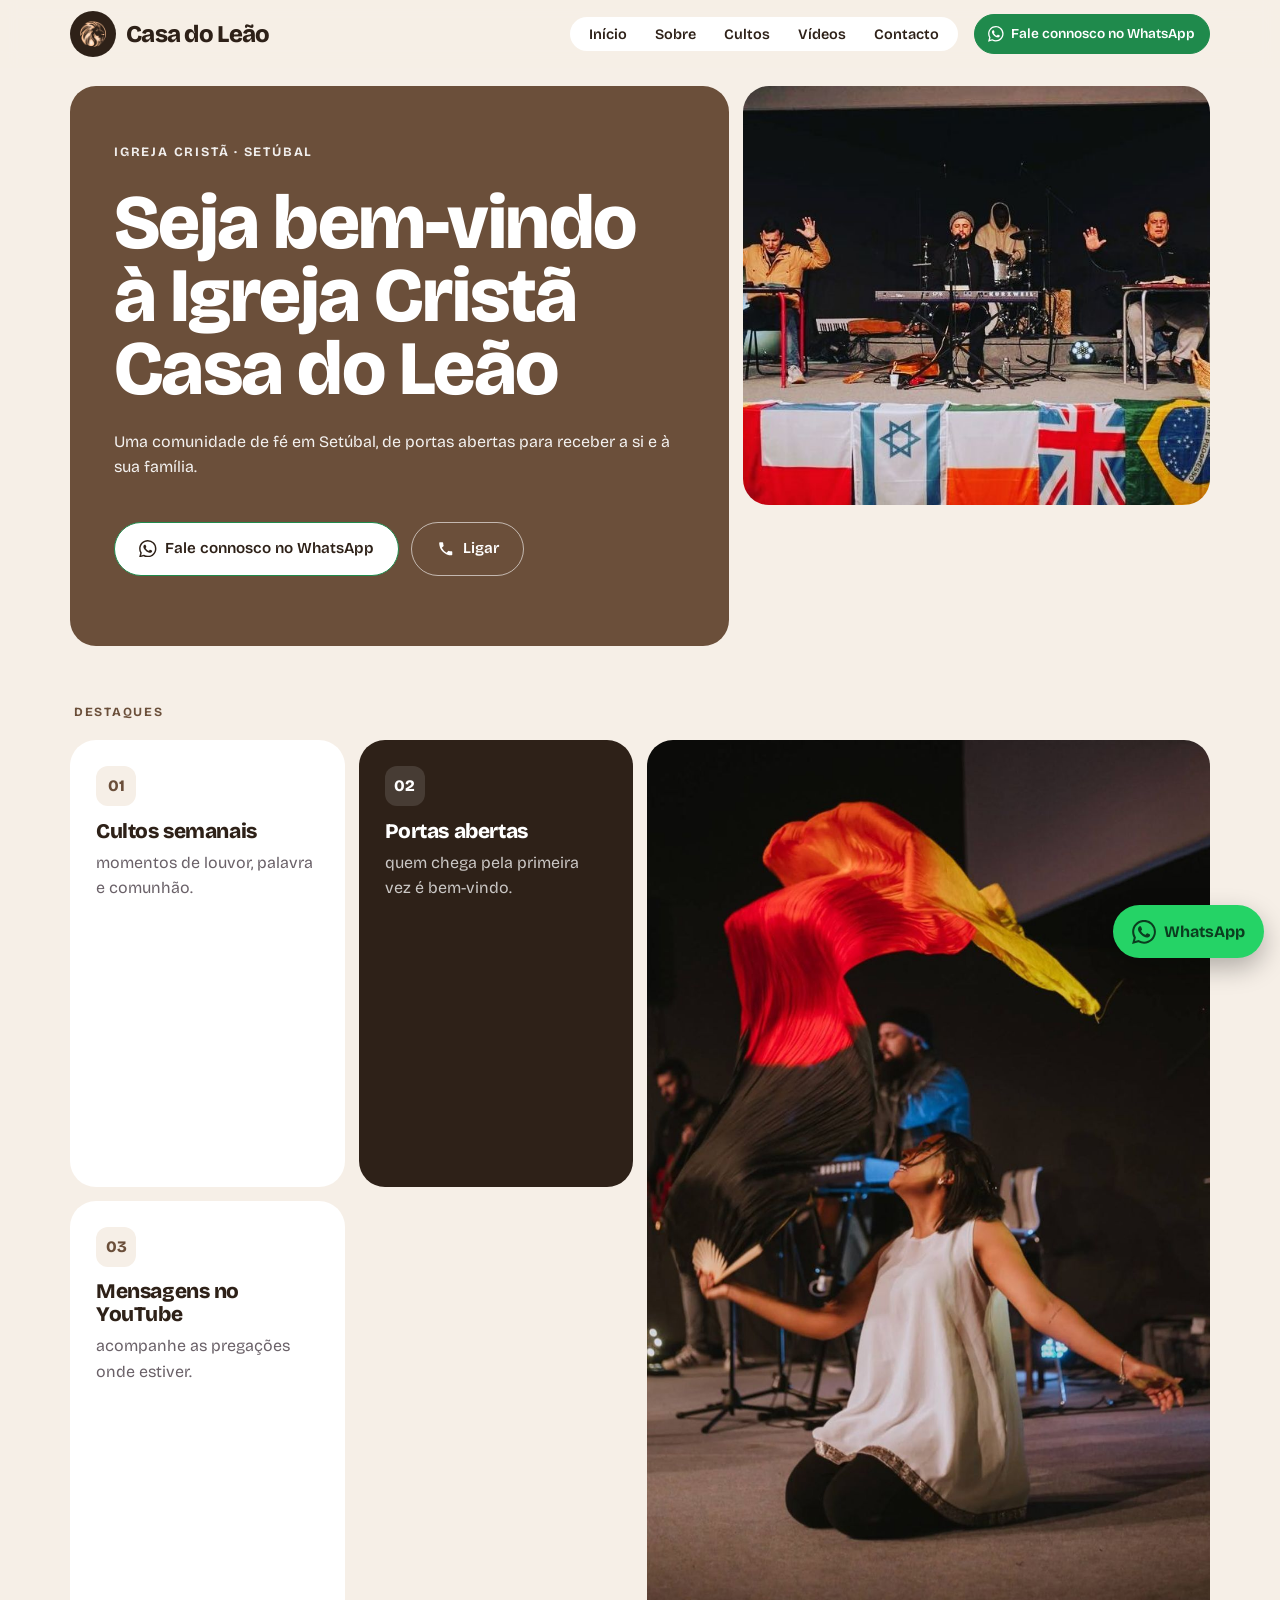
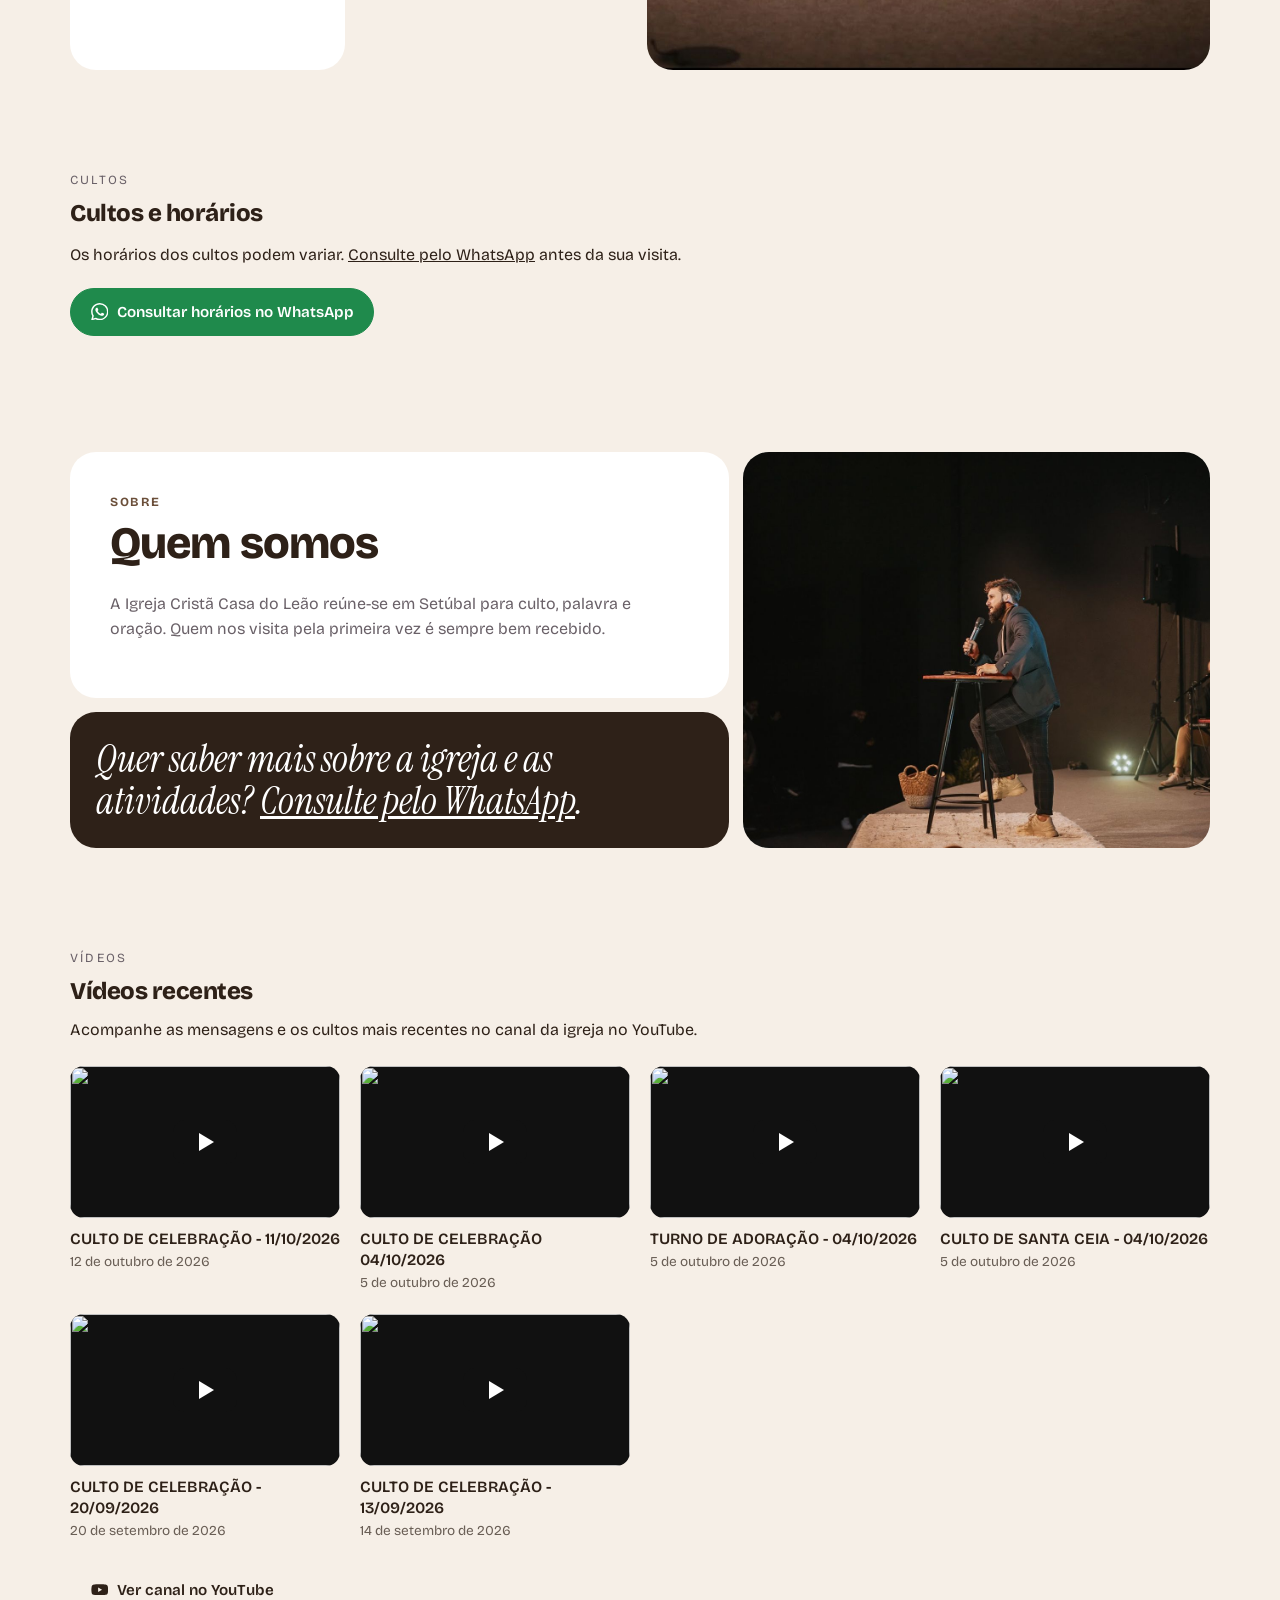
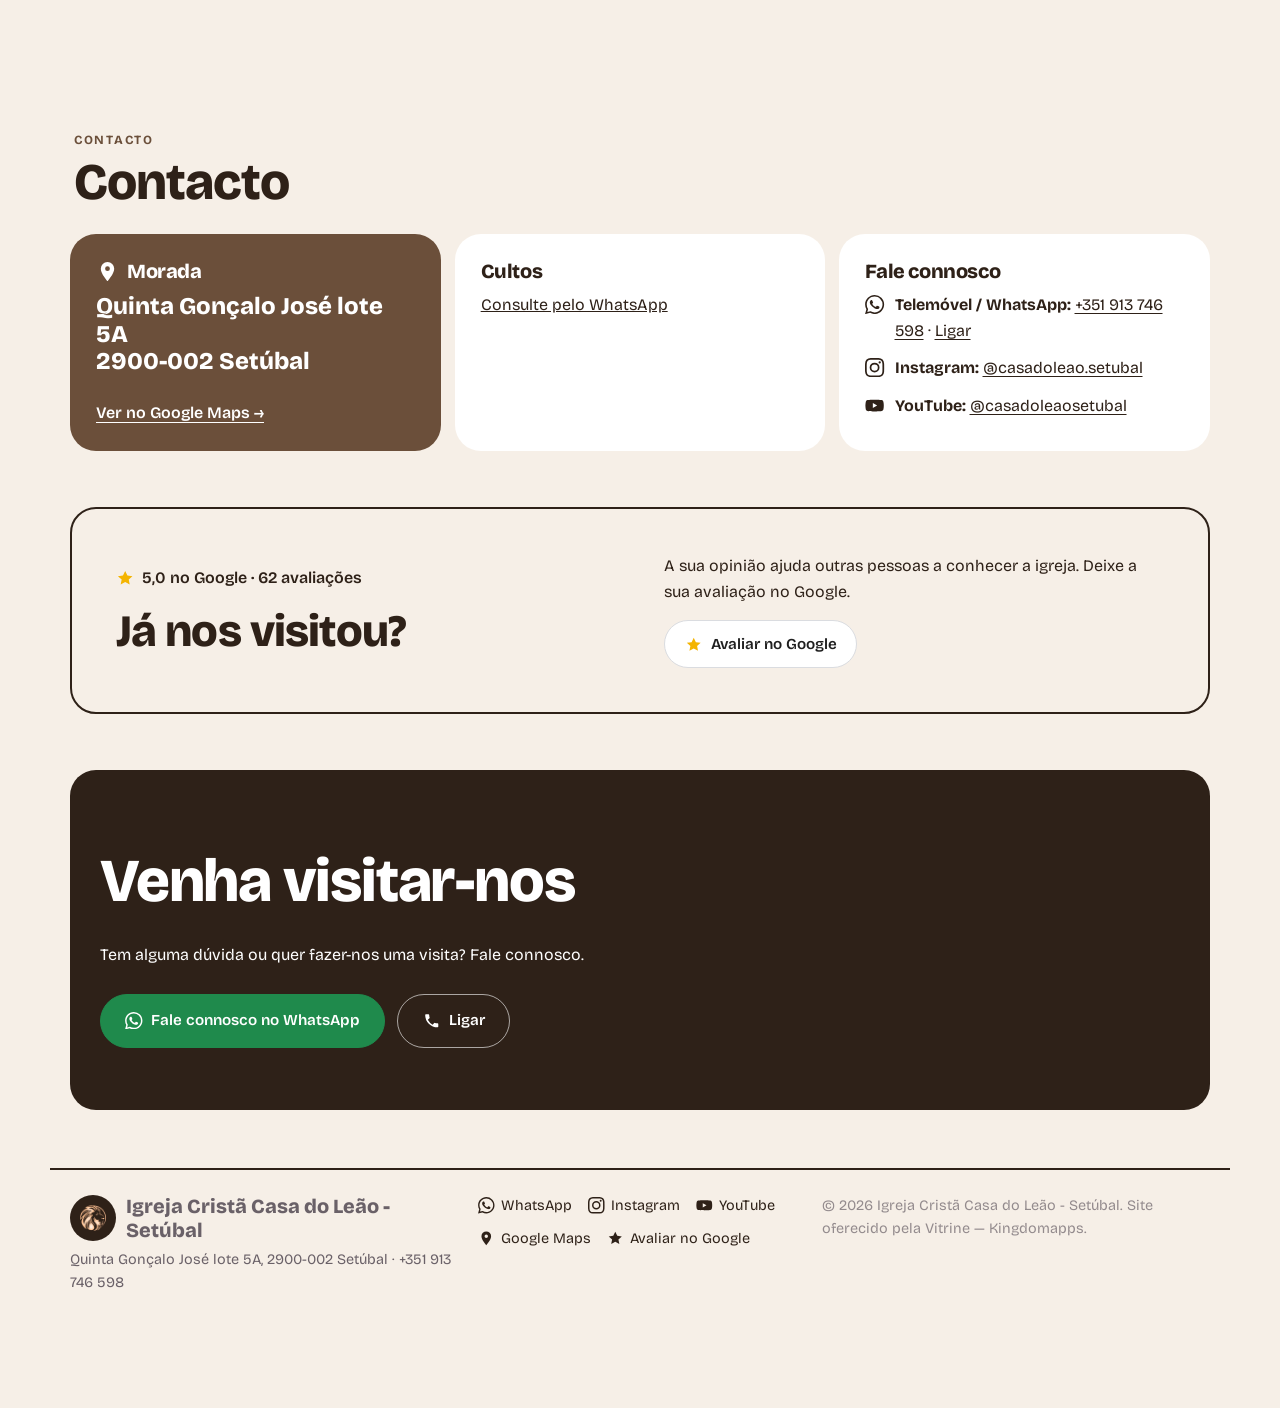
==== v1/index.html @ 4bfe0a52 "publish: Casa do Leão — 2 estruturas de layout (copy.md)" ====
<!DOCTYPE html>
<html lang="pt-PT">
<head>
<meta charset="UTF-8" />
<meta name="viewport" content="width=device-width, initial-scale=1" />
<meta name="robots" content="noindex, nofollow" />
<title>Igreja Cristã Casa do Leão | Igreja em Setúbal</title>
<meta name="description" content="Igreja Cristã Casa do Leão, em Setúbal. Veja os vídeos mais recentes e fale connosco pelo WhatsApp." />
<meta name="theme-color" content="#2e2118" />
<link rel="preconnect" href="https://fonts.googleapis.com" />
<link rel="preconnect" href="https://fonts.gstatic.com" crossorigin />
<link rel="stylesheet" href="https://fonts.googleapis.com/css2?family=Bricolage+Grotesque:opsz,wght@12..96,400;12..96,600;12..96,700;12..96,800&family=Instrument+Serif:ital@0;1&display=swap" />
<link rel="stylesheet" href="../assets/core.css" />
<link rel="stylesheet" href="../assets/E05.css" />
<link rel="stylesheet" href="../assets/videos.css" />
<style>:root{--brand:#6b4f3a;--brand2:#f6efe7;--brand-ink:#2e2118}</style>
</head>
<body class="est-E05" data-hours='{}' data-hours-unknown='[]'>
<!-- Kingdomapps · estrutura E05 (Balcão em blocos) · v1 · copy: copy.md -->
<a class="skip" href="#conteudo">Saltar para o conteúdo</a>
<header class="site-header e5-header" id="header">
  <div class="wrap header-inner">
    <a class="brand" href="#topo" aria-label="Casa do Leão — início"><img class="brand-logo" src="../assets/img/logo.jpg" width="400" height="400" alt="Logótipo da Igreja Cristã Casa do Leão - Setúbal" /><span class="brand-word e5-word">Casa do Leão</span></a>
    <nav class="site-nav" id="site-nav" aria-label="Principal"><ul><li><a href="#topo">Início</a></li><li><a href="#sobre">Sobre</a></li><li><a href="#cultos">Cultos</a></li><li><a href="#videos">Vídeos</a></li><li><a href="#contacto">Contacto</a></li></ul></nav>
    <a class="btn btn-wa btn-sm header-cta" href="https://wa.me/351913746598?text=Ol%C3%A1%21%20Encontrei%20a%20Igreja%20Crist%C3%A3%20Casa%20do%20Le%C3%A3o%20no%20Google%20e%20gostaria%20de%20saber%20mais." target="_blank" rel="noopener"><svg viewBox="0 0 24 24" aria-hidden="true" focusable="false"><path fill="currentColor" d="M17.47 14.38c-.3-.15-1.76-.87-2.03-.97-.27-.1-.47-.15-.67.15-.2.3-.77.97-.94 1.16-.17.2-.35.22-.64.07-.3-.15-1.26-.46-2.39-1.47-.88-.79-1.48-1.76-1.65-2.06-.17-.3-.02-.46.13-.6.13-.14.3-.35.45-.52.15-.17.2-.3.3-.5.1-.2.05-.37-.03-.52-.07-.15-.67-1.61-.92-2.2-.24-.58-.49-.5-.67-.51h-.57c-.2 0-.52.07-.8.37-.27.3-1.04 1.02-1.04 2.48s1.07 2.88 1.21 3.07c.15.2 2.1 3.2 5.08 4.49.71.31 1.26.49 1.7.63.71.22 1.36.19 1.87.12.57-.09 1.76-.72 2-1.41.25-.7.25-1.29.18-1.41-.08-.13-.27-.2-.57-.35zM12.05 21.78a9.87 9.87 0 0 1-5.03-1.38l-.36-.21-3.74.98 1-3.65-.24-.37a9.86 9.86 0 0 1-1.51-5.26c0-5.45 4.44-9.88 9.89-9.88 2.64 0 5.12 1.03 6.99 2.9a9.83 9.83 0 0 1 2.89 6.99c0 5.45-4.44 9.88-9.89 9.88zm8.41-18.3A11.82 11.82 0 0 0 12.05 0C5.5 0 .16 5.34.16 11.89c0 2.1.55 4.14 1.59 5.95L.06 24l6.3-1.65a11.88 11.88 0 0 0 5.69 1.45c6.55 0 11.89-5.34 11.89-11.89 0-3.18-1.24-6.17-3.48-8.41z"/></svg><span>Fale connosco no WhatsApp</span></a>
    <button class="nav-toggle" type="button" aria-expanded="false" aria-controls="site-nav"><span class="sr-only">Abrir menu</span><span class="bars" aria-hidden="true"></span></button>
  </div>
</header>
<main id="conteudo">
<section class="e5-hero" id="topo" aria-labelledby="hero-title">
  <div class="wrap e5-grid">
    <div class="e5-b e5-hero-main">
      <p class="e5-eyebrow">Igreja cristã · Setúbal</p>
      <h1 id="hero-title">Seja bem-vindo à Igreja Cristã Casa do Leão</h1>
      <p class="e5-lead">Uma comunidade de fé em Setúbal, de portas abertas para receber a si e à sua família.</p>
      <div class="hero-ctas"><a class="btn btn-wa btn-lg" href="https://wa.me/351913746598?text=Ol%C3%A1%21%20Encontrei%20a%20Igreja%20Crist%C3%A3%20Casa%20do%20Le%C3%A3o%20no%20Google%20e%20gostaria%20de%20saber%20mais." target="_blank" rel="noopener"><svg viewBox="0 0 24 24" aria-hidden="true" focusable="false"><path fill="currentColor" d="M17.47 14.38c-.3-.15-1.76-.87-2.03-.97-.27-.1-.47-.15-.67.15-.2.3-.77.97-.94 1.16-.17.2-.35.22-.64.07-.3-.15-1.26-.46-2.39-1.47-.88-.79-1.48-1.76-1.65-2.06-.17-.3-.02-.46.13-.6.13-.14.3-.35.45-.52.15-.17.2-.3.3-.5.1-.2.05-.37-.03-.52-.07-.15-.67-1.61-.92-2.2-.24-.58-.49-.5-.67-.51h-.57c-.2 0-.52.07-.8.37-.27.3-1.04 1.02-1.04 2.48s1.07 2.88 1.21 3.07c.15.2 2.1 3.2 5.08 4.49.71.31 1.26.49 1.7.63.71.22 1.36.19 1.87.12.57-.09 1.76-.72 2-1.41.25-.7.25-1.29.18-1.41-.08-.13-.27-.2-.57-.35zM12.05 21.78a9.87 9.87 0 0 1-5.03-1.38l-.36-.21-3.74.98 1-3.65-.24-.37a9.86 9.86 0 0 1-1.51-5.26c0-5.45 4.44-9.88 9.89-9.88 2.64 0 5.12 1.03 6.99 2.9a9.83 9.83 0 0 1 2.89 6.99c0 5.45-4.44 9.88-9.89 9.88zm8.41-18.3A11.82 11.82 0 0 0 12.05 0C5.5 0 .16 5.34.16 11.89c0 2.1.55 4.14 1.59 5.95L.06 24l6.3-1.65a11.88 11.88 0 0 0 5.69 1.45c6.55 0 11.89-5.34 11.89-11.89 0-3.18-1.24-6.17-3.48-8.41z"/></svg><span>Fale connosco no WhatsApp</span></a><a class="btn btn-ghost btn-lg btn-tel" href="tel:+351913746598"><svg viewBox="0 0 24 24" aria-hidden="true" focusable="false"><path fill="currentColor" d="M6.6 10.8a15.1 15.1 0 0 0 6.6 6.6l2.2-2.2a1 1 0 0 1 1-.25 11.4 11.4 0 0 0 3.6.57 1 1 0 0 1 1 1V20a1 1 0 0 1-1 1A17 17 0 0 1 3 4a1 1 0 0 1 1-1h3.5a1 1 0 0 1 1 1c0 1.25.2 2.45.57 3.57a1 1 0 0 1-.25 1z"/></svg><span>Ligar</span></a></div>
    </div>
    <figure class="e5-b e5-ph e5-hero-ph"><img src="../assets/img/fotos-maps-1.jpg" width="942" height="540" alt="Igreja Cristã Casa do Leão - Setúbal" fetchpriority="high" /></figure>
    <ul class="e5-chips"></ul>
  </div>
</section>
<section class="e5-sec" id="destaques" aria-label="Destaques">
  <div class="wrap"><div class="e5-head"><p class="e5-kicker">Destaques</p></div>
  <ul class="e5-grid e5-feats"><li class="e5-b e5-feat e5-feat-1"><span class="e5-num" aria-hidden="true">01</span><h3>Cultos semanais</h3><p>momentos de louvor, palavra e comunhão.</p></li><li class="e5-b e5-feat e5-feat-2"><span class="e5-num" aria-hidden="true">02</span><h3>Portas abertas</h3><p>quem chega pela primeira vez é bem-vindo.</p></li><li class="e5-b e5-feat-ph" aria-hidden="false"><figure class="e5-ph"><img src="../assets/img/fotos-maps-3.jpg" width="1020" height="1685" alt="Igreja Cristã Casa do Leão - Setúbal" loading="lazy" decoding="async" /></figure></li><li class="e5-b e5-feat e5-feat-3"><span class="e5-num" aria-hidden="true">03</span><h3>Mensagens no YouTube</h3><p>acompanhe as pregações onde estiver.</p></li></ul></div>
</section>
<section class="sec cultos" id="cultos" aria-labelledby="cultos-title">
  <div class="wrap"><p class="kicker">Cultos</p><h2 id="cultos-title">Cultos e horários</h2><p class="cultos-note">Os horários dos cultos podem variar. <a href="https://wa.me/351913746598?text=Ol%C3%A1%21%20Encontrei%20a%20Igreja%20Crist%C3%A3%20Casa%20do%20Le%C3%A3o%20no%20Google%20e%20gostaria%20de%20saber%20mais." target="_blank" rel="noopener">Consulte pelo WhatsApp</a> antes da sua visita.</p><p class="cultos-cta"><a class="btn btn-wa" href="https://wa.me/351913746598?text=Ol%C3%A1%21%20Encontrei%20a%20Igreja%20Crist%C3%A3%20Casa%20do%20Le%C3%A3o%20no%20Google%20e%20gostaria%20de%20saber%20mais." target="_blank" rel="noopener"><svg viewBox="0 0 24 24" aria-hidden="true" focusable="false"><path fill="currentColor" d="M17.47 14.38c-.3-.15-1.76-.87-2.03-.97-.27-.1-.47-.15-.67.15-.2.3-.77.97-.94 1.16-.17.2-.35.22-.64.07-.3-.15-1.26-.46-2.39-1.47-.88-.79-1.48-1.76-1.65-2.06-.17-.3-.02-.46.13-.6.13-.14.3-.35.45-.52.15-.17.2-.3.3-.5.1-.2.05-.37-.03-.52-.07-.15-.67-1.61-.92-2.2-.24-.58-.49-.5-.67-.51h-.57c-.2 0-.52.07-.8.37-.27.3-1.04 1.02-1.04 2.48s1.07 2.88 1.21 3.07c.15.2 2.1 3.2 5.08 4.49.71.31 1.26.49 1.7.63.71.22 1.36.19 1.87.12.57-.09 1.76-.72 2-1.41.25-.7.25-1.29.18-1.41-.08-.13-.27-.2-.57-.35zM12.05 21.78a9.87 9.87 0 0 1-5.03-1.38l-.36-.21-3.74.98 1-3.65-.24-.37a9.86 9.86 0 0 1-1.51-5.26c0-5.45 4.44-9.88 9.89-9.88 2.64 0 5.12 1.03 6.99 2.9a9.83 9.83 0 0 1 2.89 6.99c0 5.45-4.44 9.88-9.89 9.88zm8.41-18.3A11.82 11.82 0 0 0 12.05 0C5.5 0 .16 5.34.16 11.89c0 2.1.55 4.14 1.59 5.95L.06 24l6.3-1.65a11.88 11.88 0 0 0 5.69 1.45c6.55 0 11.89-5.34 11.89-11.89 0-3.18-1.24-6.17-3.48-8.41z"/></svg><span>Consultar horários no WhatsApp</span></a></p></div>
</section>
<section class="e5-sec" id="sobre" aria-labelledby="sobre-title">
  <div class="wrap e5-grid">
    <div class="e5-b e5-about"><p class="e5-kicker">Sobre</p><h2 id="sobre-title">Quem somos</h2><p>A Igreja Cristã Casa do Leão reúne-se em Setúbal para culto, palavra e oração. Quem nos visita pela primeira vez é sempre bem recebido.</p></div>
    <figure class="e5-b e5-ph e5-about-ph"><img src="../assets/img/fotos-maps-4.jpg" width="1400" height="933" alt="Igreja Cristã Casa do Leão - Setúbal" loading="lazy" decoding="async" /></figure>
    <blockquote class="e5-b e5-quote"><p>Quer saber mais sobre a igreja e as atividades? <a href="https://wa.me/351913746598?text=Ol%C3%A1%21%20Encontrei%20a%20Igreja%20Crist%C3%A3%20Casa%20do%20Le%C3%A3o%20no%20Google%20e%20gostaria%20de%20saber%20mais." target="_blank" rel="noopener">Consulte pelo WhatsApp</a>.</p></blockquote>
  </div>
</section>
<section class="sec videos" id="videos" aria-labelledby="videos-title">
  <div class="wrap"><p class="kicker">Vídeos</p><h2 id="videos-title">Vídeos recentes</h2><p>Acompanhe as mensagens e os cultos mais recentes no canal da igreja no YouTube.</p><div class="yt-box" data-yt data-src="../assets/videos.json"><p class="yt-loading" role="status">A carregar vídeos…</p><ul class="yt-grid" hidden></ul><p class="yt-fallback" hidden>Não foi possível carregar os vídeos neste momento. Veja todas as mensagens diretamente no nosso canal do YouTube.</p><noscript><p>Não foi possível carregar os vídeos neste momento. Veja todas as mensagens diretamente no nosso canal do YouTube.</p></noscript></div><p class="yt-channel"><a class="btn btn-yt" href="https://www.youtube.com/@casadoleaosetubal" target="_blank" rel="noopener"><svg viewBox="0 0 24 24" width="18" height="18" aria-hidden="true" focusable="false"><path fill="currentColor" d="M23 7.2a3 3 0 0 0-2.1-2.1C19 4.6 12 4.6 12 4.6s-7 0-8.9.5A3 3 0 0 0 1 7.2 31 31 0 0 0 .5 12a31 31 0 0 0 .5 4.8 3 3 0 0 0 2.1 2.1c1.9.5 8.9.5 8.9.5s7 0 8.9-.5a3 3 0 0 0 2.1-2.1c.4-1.6.5-3.2.5-4.8s-.1-3.2-.5-4.8zM9.8 15.1V8.9l5.4 3.1-5.4 3.1z"/></svg><span>Ver canal no YouTube</span></a></p></div>
</section>
<section class="e5-sec" id="contacto" aria-labelledby="ct-title">
  <div class="wrap">
    <div class="e5-head"><p class="e5-kicker">Contacto</p><h2 id="ct-title">Contacto</h2></div>
    <div class="e5-grid e5-contact"><div class="ct-card ct-addr"><h3><svg viewBox="0 0 24 24" aria-hidden="true" focusable="false"><path fill="currentColor" d="M12 2a7 7 0 0 0-7 7c0 5.25 7 13 7 13s7-7.75 7-13a7 7 0 0 0-7-7zm0 9.5a2.5 2.5 0 1 1 0-5 2.5 2.5 0 0 1 0 5z"/></svg><span>Morada</span></h3><p>Quinta Gonçalo José lote 5A<br />2900-002 Setúbal</p><a class="text-link" href="https://www.google.com/maps/place/?q=place_id:ChIJ9Zx_8rpDGQ0RUZkAOF6u9Y4" target="_blank" rel="noopener">Ver no Google Maps →</a></div><div class="ct-card ct-hours"><h3>Cultos</h3><p><a href="https://wa.me/351913746598?text=Ol%C3%A1%21%20Encontrei%20a%20Igreja%20Crist%C3%A3%20Casa%20do%20Le%C3%A3o%20no%20Google%20e%20gostaria%20de%20saber%20mais." target="_blank" rel="noopener">Consulte pelo WhatsApp</a></p></div><div class="ct-card"><h3>Fale connosco</h3><ul class="ct-list"><li><svg viewBox="0 0 24 24" aria-hidden="true" focusable="false"><path fill="currentColor" d="M17.47 14.38c-.3-.15-1.76-.87-2.03-.97-.27-.1-.47-.15-.67.15-.2.3-.77.97-.94 1.16-.17.2-.35.22-.64.07-.3-.15-1.26-.46-2.39-1.47-.88-.79-1.48-1.76-1.65-2.06-.17-.3-.02-.46.13-.6.13-.14.3-.35.45-.52.15-.17.2-.3.3-.5.1-.2.05-.37-.03-.52-.07-.15-.67-1.61-.92-2.2-.24-.58-.49-.5-.67-.51h-.57c-.2 0-.52.07-.8.37-.27.3-1.04 1.02-1.04 2.48s1.07 2.88 1.21 3.07c.15.2 2.1 3.2 5.08 4.49.71.31 1.26.49 1.7.63.71.22 1.36.19 1.87.12.57-.09 1.76-.72 2-1.41.25-.7.25-1.29.18-1.41-.08-.13-.27-.2-.57-.35zM12.05 21.78a9.87 9.87 0 0 1-5.03-1.38l-.36-.21-3.74.98 1-3.65-.24-.37a9.86 9.86 0 0 1-1.51-5.26c0-5.45 4.44-9.88 9.89-9.88 2.64 0 5.12 1.03 6.99 2.9a9.83 9.83 0 0 1 2.89 6.99c0 5.45-4.44 9.88-9.89 9.88zm8.41-18.3A11.82 11.82 0 0 0 12.05 0C5.5 0 .16 5.34.16 11.89c0 2.1.55 4.14 1.59 5.95L.06 24l6.3-1.65a11.88 11.88 0 0 0 5.69 1.45c6.55 0 11.89-5.34 11.89-11.89 0-3.18-1.24-6.17-3.48-8.41z"/></svg><span><strong>Telemóvel / WhatsApp:</strong> <a href="https://wa.me/351913746598?text=Ol%C3%A1%21%20Encontrei%20a%20Igreja%20Crist%C3%A3%20Casa%20do%20Le%C3%A3o%20no%20Google%20e%20gostaria%20de%20saber%20mais." target="_blank" rel="noopener">+351 913 746 598</a> · <a href="tel:+351913746598">Ligar</a></span></li><li><svg viewBox="0 0 24 24" aria-hidden="true" focusable="false"><path fill="currentColor" d="M12 2.2c3.2 0 3.58.01 4.85.07 3.25.15 4.77 1.69 4.92 4.92.06 1.27.07 1.65.07 4.85s-.01 3.58-.07 4.85c-.15 3.23-1.66 4.77-4.92 4.92-1.27.06-1.65.07-4.85.07s-3.58-.01-4.85-.07c-3.26-.15-4.77-1.7-4.92-4.92C2.17 15.58 2.16 15.2 2.16 12s.01-3.58.07-4.85C2.38 3.92 3.9 2.38 7.15 2.23 8.42 2.17 8.8 2.16 12 2.16zM12 0C8.74 0 8.33.01 7.05.07 2.7.27.27 2.69.07 7.05.01 8.33 0 8.74 0 12s.01 3.67.07 4.95c.2 4.36 2.62 6.78 6.98 6.98C8.33 23.99 8.74 24 12 24s3.67-.01 4.95-.07c4.35-.2 6.78-2.62 6.98-6.98.06-1.28.07-1.69.07-4.95s-.01-3.67-.07-4.95c-.2-4.35-2.62-6.78-6.98-6.98C15.67.01 15.26 0 12 0zm0 5.84a6.16 6.16 0 1 0 0 12.32 6.16 6.16 0 0 0 0-12.32zM12 16a4 4 0 1 1 0-8 4 4 0 0 1 0 8zm6.4-11.85a1.44 1.44 0 1 0 0 2.88 1.44 1.44 0 0 0 0-2.88z"/></svg><span><strong>Instagram:</strong> <a href="https://www.instagram.com/casadoleao.setubal/" target="_blank" rel="noopener">@casadoleao.setubal</a></span></li><li><svg viewBox="0 0 24 24" width="18" height="18" aria-hidden="true" focusable="false"><path fill="currentColor" d="M23 7.2a3 3 0 0 0-2.1-2.1C19 4.6 12 4.6 12 4.6s-7 0-8.9.5A3 3 0 0 0 1 7.2 31 31 0 0 0 .5 12a31 31 0 0 0 .5 4.8 3 3 0 0 0 2.1 2.1c1.9.5 8.9.5 8.9.5s7 0 8.9-.5a3 3 0 0 0 2.1-2.1c.4-1.6.5-3.2.5-4.8s-.1-3.2-.5-4.8zM9.8 15.1V8.9l5.4 3.1-5.4 3.1z"/></svg><span><strong>YouTube:</strong> <a href="https://www.youtube.com/@casadoleaosetubal" target="_blank" rel="noopener">@casadoleaosetubal</a></span></li></ul></div></div>
  </div>
</section>
<section class="e5-sec e5-review-wrap" id="avaliar" aria-labelledby="av-title">
  <div class="wrap"><div class="e5-b e5-review">
    <div><p class="selo"><svg viewBox="0 0 24 24" aria-hidden="true" focusable="false"><path fill="currentColor" d="M12 2.5l2.9 6 6.6.8-4.9 4.5 1.3 6.5L12 17.1l-5.9 3.2 1.3-6.5L2.5 9.3l6.6-.8z"/></svg><span>5,0 no Google · 62 avaliações</span></p><h2 id="av-title">Já nos visitou?</h2></div>
    <div><p>A sua opinião ajuda outras pessoas a conhecer a igreja. Deixe a sua avaliação no Google.</p><a class="btn btn-review" href="https://search.google.com/local/writereview?placeid=ChIJ9Zx_8rpDGQ0RUZkAOF6u9Y4" target="_blank" rel="noopener"><svg viewBox="0 0 24 24" aria-hidden="true" focusable="false"><path fill="currentColor" d="M12 2.5l2.9 6 6.6.8-4.9 4.5 1.3 6.5L12 17.1l-5.9 3.2 1.3-6.5L2.5 9.3l6.6-.8z"/></svg><span>Avaliar no Google</span></a></div>
  </div></div>
</section>
<section class="e5-sec cta-final" id="cta-final" aria-labelledby="cta-title">
  <div class="wrap"><div class="e5-b e5-cta">
    <div class="e5-cta-inner"><h2 id="cta-title">Venha visitar-nos</h2><p>Tem alguma dúvida ou quer fazer-nos uma visita? Fale connosco.</p><div class="hero-ctas"><a class="btn btn-wa btn-lg" href="https://wa.me/351913746598?text=Ol%C3%A1%21%20Encontrei%20a%20Igreja%20Crist%C3%A3%20Casa%20do%20Le%C3%A3o%20no%20Google%20e%20gostaria%20de%20saber%20mais." target="_blank" rel="noopener"><svg viewBox="0 0 24 24" aria-hidden="true" focusable="false"><path fill="currentColor" d="M17.47 14.38c-.3-.15-1.76-.87-2.03-.97-.27-.1-.47-.15-.67.15-.2.3-.77.97-.94 1.16-.17.2-.35.22-.64.07-.3-.15-1.26-.46-2.39-1.47-.88-.79-1.48-1.76-1.65-2.06-.17-.3-.02-.46.13-.6.13-.14.3-.35.45-.52.15-.17.2-.3.3-.5.1-.2.05-.37-.03-.52-.07-.15-.67-1.61-.92-2.2-.24-.58-.49-.5-.67-.51h-.57c-.2 0-.52.07-.8.37-.27.3-1.04 1.02-1.04 2.48s1.07 2.88 1.21 3.07c.15.2 2.1 3.2 5.08 4.49.71.31 1.26.49 1.7.63.71.22 1.36.19 1.87.12.57-.09 1.76-.72 2-1.41.25-.7.25-1.29.18-1.41-.08-.13-.27-.2-.57-.35zM12.05 21.78a9.87 9.87 0 0 1-5.03-1.38l-.36-.21-3.74.98 1-3.65-.24-.37a9.86 9.86 0 0 1-1.51-5.26c0-5.45 4.44-9.88 9.89-9.88 2.64 0 5.12 1.03 6.99 2.9a9.83 9.83 0 0 1 2.89 6.99c0 5.45-4.44 9.88-9.89 9.88zm8.41-18.3A11.82 11.82 0 0 0 12.05 0C5.5 0 .16 5.34.16 11.89c0 2.1.55 4.14 1.59 5.95L.06 24l6.3-1.65a11.88 11.88 0 0 0 5.69 1.45c6.55 0 11.89-5.34 11.89-11.89 0-3.18-1.24-6.17-3.48-8.41z"/></svg><span>Fale connosco no WhatsApp</span></a><a class="btn btn-ghost btn-lg" href="tel:+351913746598"><svg viewBox="0 0 24 24" aria-hidden="true" focusable="false"><path fill="currentColor" d="M6.6 10.8a15.1 15.1 0 0 0 6.6 6.6l2.2-2.2a1 1 0 0 1 1-.25 11.4 11.4 0 0 0 3.6.57 1 1 0 0 1 1 1V20a1 1 0 0 1-1 1A17 17 0 0 1 3 4a1 1 0 0 1 1-1h3.5a1 1 0 0 1 1 1c0 1.25.2 2.45.57 3.57a1 1 0 0 1-.25 1z"/></svg><span>Ligar</span></a></div></div>
  </div></div>
</section>
</main>
<footer class="site-footer e5-footer">
  <div class="wrap e5-foot">
    <div><p class="f-name"><img class="brand-logo" src="../assets/img/logo.jpg" width="400" height="400" alt="Logótipo da Igreja Cristã Casa do Leão - Setúbal" /><span>Igreja Cristã Casa do Leão - Setúbal</span></p><p>Quinta Gonçalo José lote 5A, 2900-002 Setúbal · +351 913 746 598</p></div>
    <nav class="f-links" aria-label="Links"><a href="https://wa.me/351913746598?text=Ol%C3%A1%21%20Encontrei%20a%20Igreja%20Crist%C3%A3%20Casa%20do%20Le%C3%A3o%20no%20Google%20e%20gostaria%20de%20saber%20mais." target="_blank" rel="noopener"><svg viewBox="0 0 24 24" aria-hidden="true" focusable="false"><path fill="currentColor" d="M17.47 14.38c-.3-.15-1.76-.87-2.03-.97-.27-.1-.47-.15-.67.15-.2.3-.77.97-.94 1.16-.17.2-.35.22-.64.07-.3-.15-1.26-.46-2.39-1.47-.88-.79-1.48-1.76-1.65-2.06-.17-.3-.02-.46.13-.6.13-.14.3-.35.45-.52.15-.17.2-.3.3-.5.1-.2.05-.37-.03-.52-.07-.15-.67-1.61-.92-2.2-.24-.58-.49-.5-.67-.51h-.57c-.2 0-.52.07-.8.37-.27.3-1.04 1.02-1.04 2.48s1.07 2.88 1.21 3.07c.15.2 2.1 3.2 5.08 4.49.71.31 1.26.49 1.7.63.71.22 1.36.19 1.87.12.57-.09 1.76-.72 2-1.41.25-.7.25-1.29.18-1.41-.08-.13-.27-.2-.57-.35zM12.05 21.78a9.87 9.87 0 0 1-5.03-1.38l-.36-.21-3.74.98 1-3.65-.24-.37a9.86 9.86 0 0 1-1.51-5.26c0-5.45 4.44-9.88 9.89-9.88 2.64 0 5.12 1.03 6.99 2.9a9.83 9.83 0 0 1 2.89 6.99c0 5.45-4.44 9.88-9.89 9.88zm8.41-18.3A11.82 11.82 0 0 0 12.05 0C5.5 0 .16 5.34.16 11.89c0 2.1.55 4.14 1.59 5.95L.06 24l6.3-1.65a11.88 11.88 0 0 0 5.69 1.45c6.55 0 11.89-5.34 11.89-11.89 0-3.18-1.24-6.17-3.48-8.41z"/></svg><span>WhatsApp</span></a><a href="https://www.instagram.com/casadoleao.setubal/" target="_blank" rel="noopener"><svg viewBox="0 0 24 24" aria-hidden="true" focusable="false"><path fill="currentColor" d="M12 2.2c3.2 0 3.58.01 4.85.07 3.25.15 4.77 1.69 4.92 4.92.06 1.27.07 1.65.07 4.85s-.01 3.58-.07 4.85c-.15 3.23-1.66 4.77-4.92 4.92-1.27.06-1.65.07-4.85.07s-3.58-.01-4.85-.07c-3.26-.15-4.77-1.7-4.92-4.92C2.17 15.58 2.16 15.2 2.16 12s.01-3.58.07-4.85C2.38 3.92 3.9 2.38 7.15 2.23 8.42 2.17 8.8 2.16 12 2.16zM12 0C8.74 0 8.33.01 7.05.07 2.7.27.27 2.69.07 7.05.01 8.33 0 8.74 0 12s.01 3.67.07 4.95c.2 4.36 2.62 6.78 6.98 6.98C8.33 23.99 8.74 24 12 24s3.67-.01 4.95-.07c4.35-.2 6.78-2.62 6.98-6.98.06-1.28.07-1.69.07-4.95s-.01-3.67-.07-4.95c-.2-4.35-2.62-6.78-6.98-6.98C15.67.01 15.26 0 12 0zm0 5.84a6.16 6.16 0 1 0 0 12.32 6.16 6.16 0 0 0 0-12.32zM12 16a4 4 0 1 1 0-8 4 4 0 0 1 0 8zm6.4-11.85a1.44 1.44 0 1 0 0 2.88 1.44 1.44 0 0 0 0-2.88z"/></svg><span>Instagram</span></a><a href="https://www.youtube.com/@casadoleaosetubal" target="_blank" rel="noopener"><svg viewBox="0 0 24 24" width="18" height="18" aria-hidden="true" focusable="false"><path fill="currentColor" d="M23 7.2a3 3 0 0 0-2.1-2.1C19 4.6 12 4.6 12 4.6s-7 0-8.9.5A3 3 0 0 0 1 7.2 31 31 0 0 0 .5 12a31 31 0 0 0 .5 4.8 3 3 0 0 0 2.1 2.1c1.9.5 8.9.5 8.9.5s7 0 8.9-.5a3 3 0 0 0 2.1-2.1c.4-1.6.5-3.2.5-4.8s-.1-3.2-.5-4.8zM9.8 15.1V8.9l5.4 3.1-5.4 3.1z"/></svg><span>YouTube</span></a><a href="https://www.google.com/maps/place/?q=place_id:ChIJ9Zx_8rpDGQ0RUZkAOF6u9Y4" target="_blank" rel="noopener"><svg viewBox="0 0 24 24" aria-hidden="true" focusable="false"><path fill="currentColor" d="M12 2a7 7 0 0 0-7 7c0 5.25 7 13 7 13s7-7.75 7-13a7 7 0 0 0-7-7zm0 9.5a2.5 2.5 0 1 1 0-5 2.5 2.5 0 0 1 0 5z"/></svg><span>Google Maps</span></a><a href="https://search.google.com/local/writereview?placeid=ChIJ9Zx_8rpDGQ0RUZkAOF6u9Y4" target="_blank" rel="noopener"><svg viewBox="0 0 24 24" aria-hidden="true" focusable="false"><path fill="currentColor" d="M12 2.5l2.9 6 6.6.8-4.9 4.5 1.3 6.5L12 17.1l-5.9 3.2 1.3-6.5L2.5 9.3l6.6-.8z"/></svg><span>Avaliar no Google</span></a></nav>
    <div><p class="f-note">© 2026 Igreja Cristã Casa do Leão - Setúbal. Site oferecido pela Vitrine — Kingdomapps.</p></div>
  </div>
</footer>
<a class="wa-float" href="https://wa.me/351913746598?text=Ol%C3%A1%21%20Encontrei%20a%20Igreja%20Crist%C3%A3%20Casa%20do%20Le%C3%A3o%20no%20Google%20e%20gostaria%20de%20saber%20mais." target="_blank" rel="noopener" aria-label="Fale connosco"><svg viewBox="0 0 24 24" aria-hidden="true" focusable="false"><path fill="currentColor" d="M17.47 14.38c-.3-.15-1.76-.87-2.03-.97-.27-.1-.47-.15-.67.15-.2.3-.77.97-.94 1.16-.17.2-.35.22-.64.07-.3-.15-1.26-.46-2.39-1.47-.88-.79-1.48-1.76-1.65-2.06-.17-.3-.02-.46.13-.6.13-.14.3-.35.45-.52.15-.17.2-.3.3-.5.1-.2.05-.37-.03-.52-.07-.15-.67-1.61-.92-2.2-.24-.58-.49-.5-.67-.51h-.57c-.2 0-.52.07-.8.37-.27.3-1.04 1.02-1.04 2.48s1.07 2.88 1.21 3.07c.15.2 2.1 3.2 5.08 4.49.71.31 1.26.49 1.7.63.71.22 1.36.19 1.87.12.57-.09 1.76-.72 2-1.41.25-.7.25-1.29.18-1.41-.08-.13-.27-.2-.57-.35zM12.05 21.78a9.87 9.87 0 0 1-5.03-1.38l-.36-.21-3.74.98 1-3.65-.24-.37a9.86 9.86 0 0 1-1.51-5.26c0-5.45 4.44-9.88 9.89-9.88 2.64 0 5.12 1.03 6.99 2.9a9.83 9.83 0 0 1 2.89 6.99c0 5.45-4.44 9.88-9.89 9.88zm8.41-18.3A11.82 11.82 0 0 0 12.05 0C5.5 0 .16 5.34.16 11.89c0 2.1.55 4.14 1.59 5.95L.06 24l6.3-1.65a11.88 11.88 0 0 0 5.69 1.45c6.55 0 11.89-5.34 11.89-11.89 0-3.18-1.24-6.17-3.48-8.41z"/></svg><span>WhatsApp</span></a>
<script src="../assets/site.js" defer></script>
<script src="../assets/videos.js" defer></script>
</body>
</html>
---- assets/core.css ----
/* Kingdomapps — base institucional (estrutura e mecânica comuns às 3 skins) */
*,*::before,*::after{box-sizing:border-box}
html{scroll-behavior:smooth;-webkit-text-size-adjust:100%}
body{margin:0;background:var(--bg);color:var(--ink);font-family:var(--font-body);font-size:16px;line-height:1.6;text-rendering:optimizeLegibility}
img{max-width:100%;height:auto;display:block}
a{color:inherit}
h1,h2,h3{font-family:var(--font-display);line-height:1.1;margin:0 0 .5em;font-weight:var(--display-weight,600)}
p{margin:0 0 1em}
ul,ol{margin:0;padding:0}
svg{width:1.15em;height:1.15em;flex:none}
.sr-only{position:absolute;width:1px;height:1px;overflow:hidden;clip:rect(0 0 0 0);white-space:nowrap}
.skip{position:absolute;left:12px;top:-60px;z-index:100;background:var(--ink);color:var(--bg);padding:10px 14px}
.skip:focus{top:12px}
:focus-visible{outline:3px solid var(--focus,var(--brand2));outline-offset:3px}
.wrap{width:100%;max-width:1180px;margin:0 auto;padding:0 20px}
.sec{padding:var(--sec-pad,72px) 0;position:relative}
.kicker{font-size:.78rem;letter-spacing:.18em;text-transform:uppercase;color:var(--muted);margin-bottom:.8em;display:flex;align-items:center;gap:.6em;flex-wrap:wrap}
.lead{font-size:1.08rem;color:var(--muted)}
.tbc{display:inline-block;font-size:.78em;padding:.1em .6em;border:1px dashed currentColor;border-radius:99px;opacity:.85;white-space:nowrap}
.interim-flag{margin:0;padding:8px 20px;background:#fff3cd;color:#5c4400;font:600 13px/1.4 system-ui,sans-serif;text-align:center}
/* botões */
.btn{display:inline-flex;align-items:center;justify-content:center;gap:.55em;min-height:46px;padding:.7em 1.3em;text-decoration:none;font-weight:600;border:1px solid transparent;border-radius:var(--btn-radius,6px);cursor:pointer;transition:transform .15s ease,background .2s ease,color .2s ease,border-color .2s ease;font-family:var(--font-btn,var(--font-body));letter-spacing:var(--btn-track,0);text-transform:var(--btn-case,none);font-size:var(--btn-size,.95rem)}
.btn:hover{transform:translateY(-1px)}
.btn-lg{min-height:54px;padding:.85em 1.6em}
.btn-sm{min-height:40px;padding:.5em 1em;font-size:.85rem}
.btn-wa{background:var(--wa-bg);color:var(--wa-ink);border-color:var(--wa-bg)}
.btn-wa:hover{background:var(--wa-hover,var(--wa-bg))}
.btn-ghost{background:transparent;color:inherit;border-color:currentColor}
.btn-review{background:var(--review-bg,#fff);color:var(--review-ink,#1f1f1f);border-color:var(--review-line,#dadce0)}
.btn-review svg{color:#f4b400}
/* header */
.site-header{position:sticky;top:0;z-index:50;background:var(--header-bg,var(--bg));color:var(--header-ink,var(--ink));transition:background .25s ease,box-shadow .25s ease}
.header-inner{display:flex;align-items:center;gap:16px;min-height:68px}
.brand{display:flex;align-items:center;gap:10px;text-decoration:none;margin-right:auto}
.brand-logo{width:46px;height:46px;object-fit:cover;border-radius:var(--logo-radius,50%);background:#fff}
.brand-word{font-family:var(--font-display);font-size:1.35rem;font-weight:var(--display-weight,600);line-height:1}
.site-nav ul{list-style:none;display:flex;gap:26px}
.site-nav a{text-decoration:none;font-size:.9rem}
.site-nav a:hover{text-decoration:underline;text-underline-offset:6px}
.nav-toggle{display:none;background:none;border:0;color:inherit;width:44px;height:44px;cursor:pointer;padding:0}
.nav-toggle .bars,.nav-toggle .bars::before,.nav-toggle .bars::after{display:block;width:22px;height:2px;background:currentColor;margin:auto;position:relative;transition:transform .2s ease}
.nav-toggle .bars::before,.nav-toggle .bars::after{content:"";position:absolute;left:0}
.nav-toggle .bars::before{top:-7px}.nav-toggle .bars::after{top:7px}
.nav-open .nav-toggle .bars{background:transparent}
.nav-open .nav-toggle .bars::before{transform:translateY(7px) rotate(45deg)}
.nav-open .nav-toggle .bars::after{transform:translateY(-7px) rotate(-45deg)}
@media (max-width:880px){
  .nav-toggle{display:block}
  .header-cta span{display:none}
  .header-cta{padding:.5em .7em}
  .site-nav{position:fixed;inset:68px 0 auto 0;background:var(--nav-mobile-bg,var(--bg));color:var(--ink);padding:12px 20px 24px;box-shadow:0 18px 30px rgba(0,0,0,.18);transform:translateY(-12px);opacity:0;visibility:hidden;transition:.2s ease}
  .nav-open .site-nav{transform:none;opacity:1;visibility:visible}
  .site-nav ul{flex-direction:column;gap:0}
  .site-nav a{display:block;padding:14px 0;font-size:1.05rem;border-bottom:1px solid var(--line)}
}
/* hero */
.hero{position:relative;overflow:hidden}
.hero-media{margin:0}
.hero-media img{width:100%;height:100%;object-fit:cover}
.hero-copy{position:relative}
.hero h1{font-size:clamp(2.3rem,6vw,4.4rem)}
.eyebrow{font-size:.8rem;letter-spacing:.2em;text-transform:uppercase;margin-bottom:1.1em}
.hero-ctas{display:flex;flex-wrap:wrap;gap:12px;margin:1.6em 0 1.4em}
.chips{list-style:none;display:flex;flex-wrap:wrap;gap:8px}
.chips li{font-size:.85rem;padding:.35em .85em;border:1px solid var(--chip-line,currentColor);border-radius:var(--chip-radius,99px)}
.open-badge{display:inline-flex;align-items:center;gap:.5em;font-size:.85rem;font-weight:600;margin:0}
.open-badge::before{content:"";width:9px;height:9px;border-radius:50%;background:#2fbf71;box-shadow:0 0 0 4px rgba(47,191,113,.2)}
.open-badge[hidden]{display:none}
/* sobre + galeria */
.sobre-grid{display:grid;gap:40px}
.apoio{font-weight:600}
.gallery{display:grid;grid-template-columns:repeat(2,1fr);gap:var(--gal-gap,10px)}
.g-item{margin:0;position:relative;overflow:hidden;border-radius:var(--img-radius,0)}
.g-item img{width:100%;height:100%;object-fit:cover;aspect-ratio:1/1}
.g-item figcaption{position:absolute;left:0;right:0;bottom:0;padding:22px 10px 8px;font-size:.78rem;color:#fff;background:linear-gradient(transparent,rgba(0,0,0,.72))}
@media (min-width:900px){.sobre-grid{grid-template-columns:1fr 1.15fr;align-items:center;gap:64px}}
/* destaques */
.feats{list-style:none;display:grid;gap:18px;grid-template-columns:1fr;margin-top:28px}
@media (min-width:640px){.feats{grid-template-columns:repeat(2,1fr)}}
@media (min-width:1000px){.feats{grid-template-columns:repeat(4,1fr)}}
.feat h3{font-size:1.3rem}
.feat p{margin:0;color:var(--muted)}
.feat-n{display:block;font-family:var(--font-display);font-size:1.1rem;margin-bottom:.6em;color:var(--accent)}
/* cardápio */
.cardapio{overflow:hidden}
.amb{position:absolute;inset:0;background-image:var(--amb);background-size:cover;background-position:center;z-index:0}
.amb::after{content:"";position:absolute;inset:0;background:var(--amb-overlay,rgba(0,0,0,.6))}
.amb-tag{position:absolute;right:10px;bottom:8px;z-index:2;font:500 10px/1 system-ui,sans-serif;letter-spacing:.06em;text-transform:uppercase;color:#fff;background:rgba(0,0,0,.55);padding:4px 7px;border-radius:3px}
.amb-menu{bottom:auto;height:var(--amb-menu-h,320px)}
.cardapio .wrap,.cta-final .wrap{position:relative;z-index:1}
.menu-head{max-width:720px}
.sim-badge{display:inline-flex;align-items:center;gap:.4em;font:700 .72rem/1 var(--font-body);letter-spacing:.08em;text-transform:uppercase;background:var(--sim-bg,#fff3cd);color:var(--sim-ink,#5c4400);padding:.5em .75em;border-radius:4px}
.sim-badge::before{content:"!";display:inline-grid;place-items:center;width:1.3em;height:1.3em;border-radius:50%;background:currentColor;color:var(--sim-bg,#fff3cd);font-size:.9em}
.sim-notice{display:flex;flex-direction:column;gap:10px;align-items:flex-start;margin:24px 0;padding:16px 18px;background:var(--notice-bg,rgba(255,243,205,.95));color:var(--notice-ink,#4a3800);border-left:4px solid #e0a800;border-radius:6px;font-size:.92rem}
.sim-notice p{margin:0}
.menu-tabs{display:flex;flex-wrap:wrap;gap:8px;margin:8px 0 22px}
.menu-tabs [role=tab]{font:inherit;cursor:pointer;min-height:44px;padding:.5em 1.1em;border:1px solid var(--line);background:transparent;color:inherit;border-radius:var(--btn-radius,6px)}
.menu-tabs [role=tab][aria-selected=true]{background:var(--tab-on-bg,var(--ink));color:var(--tab-on-ink,var(--bg));border-color:var(--tab-on-bg,var(--ink))}
.menu-panel{padding:22px;background:var(--surface);border:1px solid var(--line);border-radius:var(--card-radius,8px)}
.menu-cat{font-size:1.4rem;display:flex;align-items:center;gap:.6em;flex-wrap:wrap}
.sim-tag{font:700 .65rem/1 var(--font-body);letter-spacing:.1em;text-transform:uppercase;padding:.45em .6em;border:1px solid currentColor;border-radius:3px;opacity:.75}
.menu-list{list-style:none;display:grid;gap:0}
@media (min-width:820px){.menu-list{grid-template-columns:1fr 1fr;column-gap:40px}}
.mi{display:grid;grid-template-columns:1fr auto;gap:2px 16px;padding:14px 0;border-bottom:1px dashed var(--line)}
.mi-name{font-weight:600}
.mi-desc{grid-column:1/2;grid-row:2;font-size:.9rem;color:var(--muted)}
.mi-price{grid-column:2;grid-row:1;white-space:nowrap;font-weight:600;color:var(--price,var(--accent))}
.mi-price .pl{font-weight:400;font-size:.78rem;color:var(--muted)}
.menu-note{margin:14px 0 0;color:var(--muted)}
.menu-cta{margin-top:26px}
/* entrega */
.entrega-grid{display:grid;gap:36px}
@media (min-width:900px){.entrega-grid{grid-template-columns:1.1fr 1fr;align-items:start;gap:64px}}
.kv{display:grid;gap:10px;margin:18px 0 0}
.kv div{display:flex;flex-wrap:wrap;gap:6px 12px;align-items:center;padding:10px 0;border-top:1px solid var(--line)}
.kv dt{font-weight:600}.kv dd{margin:0}
.steps-box{padding:26px;background:var(--surface);border:1px solid var(--line);border-radius:var(--card-radius,8px)}
.steps{counter-reset:s;list-style:none;display:grid;gap:12px;margin-bottom:22px}
.steps li{counter-increment:s;display:grid;grid-template-columns:34px 1fr;gap:12px;align-items:start}
.steps li::before{content:counter(s);display:grid;place-items:center;width:34px;height:34px;border-radius:50%;background:var(--accent);color:var(--accent-ink);font-weight:700}
.order-links{display:flex;flex-wrap:wrap;gap:12px;align-items:center}
.app-link{display:inline-flex;align-items:center;gap:.55em;min-height:46px;padding:.5em 1em;border:1px solid var(--line);border-radius:var(--btn-radius,6px);text-decoration:none;font-weight:600;background:var(--surface)}
.app-link svg{width:28px;height:28px}
/* avaliar */
.avaliar-inner{max-width:760px;text-align:center;margin:0 auto}
.selo{display:inline-flex;align-items:center;gap:.5em;font-weight:600;margin-bottom:1em}
.selo svg{color:#f4b400}
/* contato */
.contato-grid{display:grid;gap:22px}
@media (min-width:900px){.contato-grid{grid-template-columns:repeat(3,1fr)}.ct-head{grid-column:1/-1}}
.ct-card{padding:24px;background:var(--surface);border:1px solid var(--line);border-radius:var(--card-radius,8px)}
.ct-card h3{display:flex;align-items:center;gap:.4em;font-size:1.25rem}
.ct-list{list-style:none;display:grid;gap:12px}
.ct-list li{display:flex;gap:10px;align-items:flex-start}
.ct-list li svg{margin-top:.2em;width:1.2em;height:1.2em}
.ct-list a{text-underline-offset:3px}
.text-link{font-weight:600;text-underline-offset:4px}
/* cta final */
.cta-final{overflow:hidden;color:#fff}
.cta-inner{text-align:center;max-width:760px}
.cta-inner .hero-ctas{justify-content:center}
.amb-cta::after{background:var(--amb-cta-overlay,rgba(0,0,0,.62))}
/* footer */
.site-footer{padding:48px 0 110px;background:var(--footer-bg,var(--ink));color:var(--footer-ink,var(--bg))}
.footer-inner{display:grid;gap:22px}
.f-brand{display:flex;gap:14px;align-items:flex-start}
.f-brand p{margin:0 0 .3em;font-size:.9rem;opacity:.85}
.f-name{font-family:var(--font-display);font-size:1.25rem!important;opacity:1!important}
.f-links{display:flex;flex-wrap:wrap;gap:10px 22px}
.f-links a{display:inline-flex;align-items:center;gap:.45em;text-decoration:none;font-size:.9rem}
.f-links a:hover{text-decoration:underline}
.f-note,.f-credit{margin:0;font-size:.8rem;opacity:.7}
/* WhatsApp flutuante */
.wa-float{position:fixed;right:16px;bottom:16px;z-index:60;display:inline-flex;align-items:center;gap:.5em;padding:.85em 1.2em;background:#25d366;color:#0b3d1f;font-weight:700;text-decoration:none;border-radius:99px;box-shadow:0 10px 26px rgba(0,0,0,.28);transform:translateY(140%);transition:transform .3s ease}
.wa-float svg{width:1.5em;height:1.5em}
.show-float .wa-float{transform:none}
@media (max-width:600px){.wa-float{left:16px;right:16px;justify-content:center}}
@media (prefers-reduced-motion:reduce){*{transition:none!important;scroll-behavior:auto!important}}
.gallery:has(> .g-item:nth-child(2):last-child){grid-template-columns:repeat(2,1fr)}
.gallery:has(> .g-item:nth-child(2):last-child) .g-item{grid-column:auto;grid-row:auto}
.gallery:has(> .g-item:nth-child(2):last-child) .g-item img{aspect-ratio:3/4}
/* iFood no menu do topo (leads ext) */
.site-nav .nav-ifood a{display:inline-flex;align-items:center;gap:.45em}
.site-nav .nav-ifood svg{width:1.6em;height:1.6em}
.btn-ifood svg{width:1.6em;height:1.6em}
---- assets/E05.css ----
/* E05 — Balcão em blocos. Grade bento. --brand = bloco de cor/placas, --brand-ink = blocos escuros/texto, --brand2 = fundo. */
:root{--bg:var(--brand2,#f5efe6);--ink:var(--brand-ink);--muted:#6a6168;--surface:#fff;--line:rgba(0,0,0,.08);--accent:var(--brand);--accent-ink:#fff;
  --font-display:'Bricolage Grotesque',system-ui,sans-serif;--font-body:'Bricolage Grotesque',system-ui,sans-serif;--display-weight:800;
  --wa-bg:#1f8a4c;--wa-ink:#fff;--wa-hover:#18703d;--btn-radius:999px;--r:26px;--gap:14px;
  --header-bg:var(--bg);--header-ink:var(--brand-ink)}
body{background:var(--bg)}
h1,h2,h3{letter-spacing:-.02em}
.e5-header{background:color-mix(in srgb,var(--bg) 92%,transparent);backdrop-filter:blur(8px)}
.e5-header .brand{gap:10px}
.e5-mark{width:28px;height:28px;border-radius:7px}
.e5-word{font:800 1.5rem/1 var(--font-display);letter-spacing:-.03em}
.e5-header .site-nav a{font-weight:600}
@media (min-width:881px){.e5-header .site-nav ul{background:#fff;border-radius:999px;padding:4px 6px;gap:2px}.e5-header .site-nav a{padding:.45em .9em;border-radius:999px}.e5-header .site-nav a:hover{background:var(--bg);text-decoration:none}}
.e5-grid{display:grid;gap:var(--gap);grid-template-columns:1fr}
@media (min-width:700px){.e5-grid{grid-template-columns:repeat(6,1fr)}}
@media (min-width:1040px){.e5-grid{grid-template-columns:repeat(12,1fr)}}
.e5-b{border-radius:var(--r);background:var(--surface);padding:26px;margin:0;position:relative;overflow:hidden}
.e5-ph{padding:0;background:#ddd}
.e5-ph img{width:100%;height:100%;object-fit:cover;aspect-ratio:4/3}
@media (min-width:700px){.e5-ph img{aspect-ratio:auto;min-height:100%}}
.e5-kicker{font-weight:700;font-size:.78rem;letter-spacing:.14em;text-transform:uppercase;color:var(--brand);margin:0 0 .6em;display:flex;gap:.6em;align-items:center;flex-wrap:wrap}
.e5-sec{padding:28px 0}
.e5-head{max-width:720px;margin:0 0 18px;padding:0 4px}
.e5-head h2{font-size:clamp(2rem,4.6vw,3.2rem);line-height:1}
.e5-head p:not(.e5-kicker){color:var(--muted)}
.e5-num{font:800 1rem var(--font-display);display:inline-grid;place-items:center;min-width:40px;height:40px;border-radius:12px;background:var(--bg);color:var(--brand)}
/* hero */
.e5-hero{padding:18px 0 28px}
.e5-hero-main{background:var(--brand);color:#fff;padding:34px 28px;display:flex;flex-direction:column;justify-content:flex-end;min-height:420px}
.e5-eyebrow{font-weight:700;font-size:.8rem;letter-spacing:.14em;text-transform:uppercase;opacity:.9}
.e5-hero h1{font-size:clamp(2.5rem,6vw,4.8rem);line-height:.95;margin:.15em 0 .3em;max-width:13ch}
.e5-lead{opacity:.92;max-width:36em}
.e5-hero .btn-wa{background:#fff;color:var(--brand-ink)}
.e5-hero .btn-wa:hover{background:#f1f1f1}
.e5-hero .btn-ghost{color:#fff;border-color:rgba(255,255,255,.6)}
.e5-hero .open-badge{color:#fff}
.e5-hero-ph img{aspect-ratio:3/4}
.e5-chips{list-style:none;display:grid;gap:var(--gap);grid-template-columns:1fr 1fr;margin:0;padding:0}
.e5-chip{font:700 1.05rem/1.2 var(--font-display);padding:20px 22px;display:flex;align-items:flex-end;min-height:90px}
.e5-chip-1{background:var(--brand-ink);color:#fff}
.e5-chip-2{background:#fff}
.e5-chip-3{background:transparent;border:2px solid var(--brand-ink)}
@media (min-width:700px){.e5-hero-main{grid-column:span 6}.e5-hero-ph{grid-column:span 3}.e5-chips{grid-column:span 3;grid-template-columns:1fr}}
@media (min-width:1040px){.e5-hero-main{grid-column:1/span 7;grid-row:1/span 2;min-height:560px;padding:48px 44px}.e5-hero-ph{grid-column:8/span 5;grid-row:1}.e5-chips{grid-column:8/span 5;grid-row:2;grid-template-columns:1fr 1fr}.e5-hero-ph img{aspect-ratio:16/10}}
/* destaques */
.e5-feats{list-style:none;padding:0;margin:0}
.e5-feat h3{font-size:1.3rem;margin:.7em 0 .3em}
.e5-feat p{color:var(--muted);margin:0}
.e5-feat-2{background:var(--brand-ink);color:#fff}.e5-feat-2 p{color:rgba(255,255,255,.75)}.e5-feat-2 .e5-num{background:rgba(255,255,255,.12);color:#fff}
.e5-feat-ph{padding:0}.e5-feat-ph figure{margin:0;height:100%}
@media (min-width:700px){.e5-feat{grid-column:span 3}.e5-feat-ph{grid-column:span 6}}
@media (min-width:1040px){.e5-feat{grid-column:span 3}.e5-feat-1,.e5-feat-2{grid-column:span 3}.e5-feat-ph{grid-column:span 6;grid-row:span 2}.e5-feat-3,.e5-feat-4{grid-column:span 3}
  .e5-feats{grid-auto-flow:dense}}
/* cardápio em placas */
.e5-boards{align-items:start}
.e5-board{background:var(--brand);color:#fff;padding:26px 24px 22px;box-shadow:inset 0 0 0 6px rgba(0,0,0,.08)}
.e5-board h3{font:800 .82rem/1 var(--font-body);letter-spacing:.14em;text-transform:uppercase;display:flex;gap:.6em;align-items:center;flex-wrap:wrap;margin-bottom:14px}
.e5-board h3 .sim-tag{color:#fff;border-color:rgba(255,255,255,.6)}
.e5-board ul{list-style:none;margin:0;padding:0}
.e5-board li{display:grid;grid-template-columns:1fr auto;gap:0 12px;padding:8px 0;border-top:1px solid rgba(255,255,255,.22)}
.e5-dish{font:italic 400 1.55rem/1.1 'Instrument Serif',Georgia,serif}
.e5-dish-price{font-weight:700;font-size:.95rem;align-self:center;white-space:nowrap}
.e5-dish-desc{grid-column:1/-1;font-size:.85rem;opacity:.8}
.e5-board .menu-note{color:rgba(255,255,255,.85);font-size:.85rem}
.e5-notice{background:#fff8d6;border:0;color:#3a3000}
.e5-notice .btn{margin-top:14px}
.e5-amb{padding:0;min-height:220px;background:var(--brand-ink)}
.e5-amb .amb{position:absolute;inset:0}
@media (min-width:700px){.e5-board{grid-column:span 3}.e5-notice{grid-column:span 6}.e5-amb{grid-column:span 6}}
@media (min-width:1040px){.e5-notice{grid-column:span 4}.e5-board{grid-column:span 4}.e5-amb{grid-column:span 4;align-self:stretch}}
.e5-board:nth-of-type(even){background:var(--brand-ink)}
/* sobre */
.e5-about h2{font-size:clamp(1.9rem,4vw,2.8rem)}
.e5-about p:not(.e5-kicker){color:var(--muted)}
.e5-quote{background:var(--brand-ink);color:#fff;display:flex;align-items:flex-end}
.e5-quote p{font:italic 400 clamp(1.7rem,3vw,2.4rem)/1.1 'Instrument Serif',Georgia,serif;margin:0}
@media (min-width:700px){.e5-about{grid-column:span 6}.e5-about-ph{grid-column:span 3}.e5-quote{grid-column:span 3}}
@media (min-width:1040px){.e5-about{grid-column:1/span 7;grid-row:1;padding:40px}.e5-about-ph{grid-column:8/span 5;grid-row:1/span 2}.e5-about-ph img{aspect-ratio:auto;height:100%;min-height:0;position:absolute;inset:0}.e5-quote{grid-column:1/span 7;grid-row:2}}
/* visita / pedidos */
.e5-ent-main{background:var(--brand-ink);color:#fff}
.e5-ent-main h2{font-size:clamp(1.9rem,4vw,2.8rem)}
.e5-ent-main p:not(.e5-kicker){color:rgba(255,255,255,.8)}
.e5-ent-main .order-links{margin-top:16px}
.e5-kv div{padding:10px 0;border-top:1px solid var(--line)}.e5-kv div:first-child{border-top:0}
.e5-kv dt{font-weight:700}.e5-kv dd{margin:0;color:var(--muted)}
.e5-steps{list-style:none;margin:0;padding:0;display:grid;gap:var(--gap)}
.e5-step{display:flex;gap:14px;align-items:flex-start}.e5-step p{margin:.5em 0 0}
@media (min-width:700px){.e5-ent-main{grid-column:span 6}.e5-kv,.e5-steps,.e5-ent-ph{grid-column:span 3}}
@media (min-width:1040px){.e5-ent-main{grid-column:span 6}.e5-kv{grid-column:span 3;display:flex;flex-direction:column;justify-content:flex-end}.e5-ent-ph{grid-column:span 3}.e5-ent-ph img{aspect-ratio:auto;position:absolute;inset:0;height:100%}.e5-steps{grid-column:1/-1;grid-template-columns:repeat(auto-fit,minmax(220px,1fr))}}
/* contato */
.e5-contact .ct-card{border-radius:var(--r);background:#fff;border:0;padding:26px}
.e5-contact .ct-addr{background:var(--brand);color:#fff}
.e5-contact .ct-addr p{font:800 1.5rem/1.15 var(--font-display)}
.e5-contact .ct-addr .text-link{color:#fff}
@media (min-width:700px){.e5-contact>*{grid-column:span 3}.e5-contact>.ct-card:last-child{grid-column:span 6}}
@media (min-width:1040px){.e5-contact>*{grid-column:span 4!important}}
/* avaliação */
.e5-review{display:grid;gap:18px;border:2px solid var(--brand-ink);background:transparent;padding:34px}
@media (min-width:900px){.e5-review{grid-template-columns:1fr 1fr;align-items:center;gap:48px;padding:44px}}
.e5-review h2{font-size:clamp(1.9rem,4vw,2.8rem);margin:0}
/* CTA */
.e5-cta{background:var(--brand-ink);color:#fff;min-height:340px;display:flex;align-items:flex-end;padding:0}
.e5-cta .amb{position:absolute;inset:0}
.e5-cta .amb::after{background:linear-gradient(0deg,rgba(20,14,18,.88),rgba(20,14,18,.45))}
.e5-cta-inner{position:relative;z-index:1;padding:40px 30px}
.e5-cta h2{font-size:clamp(2.2rem,5vw,3.8rem);line-height:1;max-width:16ch}
.e5-cta .btn-ghost{color:#fff;border-color:rgba(255,255,255,.6)}
/* rodapé */
.e5-footer{background:transparent;color:var(--ink);padding:30px 0 110px}
.e5-foot{display:grid;gap:20px;border-top:2px solid var(--brand-ink);padding-top:24px}
@media (min-width:900px){.e5-foot{grid-template-columns:1.2fr 1fr 1.2fr}}
.e5-footer .f-name{display:flex;gap:10px;align-items:center;font:800 1.2rem var(--font-display)}
.e5-footer p{color:var(--muted);font-size:.9rem;margin:0 0 .3em}
.e5-footer .f-links{display:flex;flex-wrap:wrap;gap:10px 16px;align-content:start}
.e5-footer .f-links a{color:var(--ink)}
.e5-amb .amb{bottom:0;height:auto}.e5-amb .amb::after{background:rgba(0,0,0,.15)}
@media (min-width:1040px){.e5-kv{justify-content:center}}
.e5-ent-main .app-link{color:var(--ink)}
.e5-ent-ph{align-self:stretch;min-height:260px}
@media (min-width:1040px){.e5-ent-ph{grid-row:1;min-height:0}}
@media (min-width:1040px){.e5-ent-ph{grid-column:-4/-1}}
---- assets/videos.css ----
/* Vídeos recentes + cultos (igreja) — acrescentado só em leads com youtube_channel_id / church */
.yt-box{margin-top:1.5rem;text-align:left}
.yt-grid{list-style:none;margin:0;padding:0;display:grid;gap:1.25rem;grid-template-columns:repeat(auto-fill,minmax(240px,1fr))}
.yt-item{margin:0}
.yt-lite,.yt-frame{position:relative;display:block;width:100%;aspect-ratio:16/9;border:0;padding:0;border-radius:14px;overflow:hidden;background:#111;cursor:pointer}
.yt-lite img{width:100%;height:100%;object-fit:cover;display:block;transition:transform .3s ease}
.yt-lite:hover img,.yt-lite:focus-visible img{transform:scale(1.03)}
.yt-lite:focus-visible{outline:3px solid var(--brand2,#2f93b4);outline-offset:3px}
.yt-play{position:absolute;left:50%;top:50%;width:64px;height:44px;margin:-22px 0 0 -32px;border-radius:12px;background:rgba(18,18,18,.82);transition:background .2s}
.yt-play::after{content:"";position:absolute;left:26px;top:13px;border-style:solid;border-width:9px 0 9px 15px;border-color:transparent transparent transparent #fff}
.yt-lite:hover .yt-play,.yt-lite:focus-visible .yt-play{background:#c4302b}
.yt-frame iframe{position:absolute;inset:0;width:100%;height:100%;border:0}
.yt-title{margin:.6rem 0 .15rem;font-weight:600;line-height:1.35;font-size:.98rem}
.yt-date{margin:0;font-size:.85rem;opacity:.7}
.yt-loading,.yt-fallback{margin:1rem 0}
.yt-channel{margin-top:1.5rem}
.btn-yt svg{width:1.15em;height:1.15em}
.cultos-list{margin:1.25rem auto 0;display:grid;gap:.6rem;max-width:30rem;text-align:left}
.cultos-list div{display:flex;justify-content:space-between;gap:1rem;padding:.85rem 1.1rem;border:1px solid color-mix(in srgb,var(--brand) 22%,transparent);border-radius:12px;background:color-mix(in srgb,var(--brand) 5%,#fff)}
.cultos-list dt{font-weight:700;margin:0}
.cultos-list dd{margin:0;font-variant-numeric:tabular-nums}
.cultos-note{margin-top:1rem}
.e6-sec .cultos-list{margin-left:0}
.pv-list{margin:1.25rem auto 0;display:grid;gap:.6rem;max-width:36rem;text-align:left}
.pv-list div{padding:.85rem 1.1rem;border:1px solid color-mix(in srgb,var(--brand) 22%,transparent);border-radius:12px;background:color-mix(in srgb,var(--brand) 5%,#fff)}
.pv-list dt{font-weight:700;margin:0 0 .2rem}
.pv-list dd{margin:0}
.cultos-cta{margin-top:1.25rem}
.e6-sec .pv-list{margin-left:0}
.e3-cta{background:var(--brand-ink,#222)}
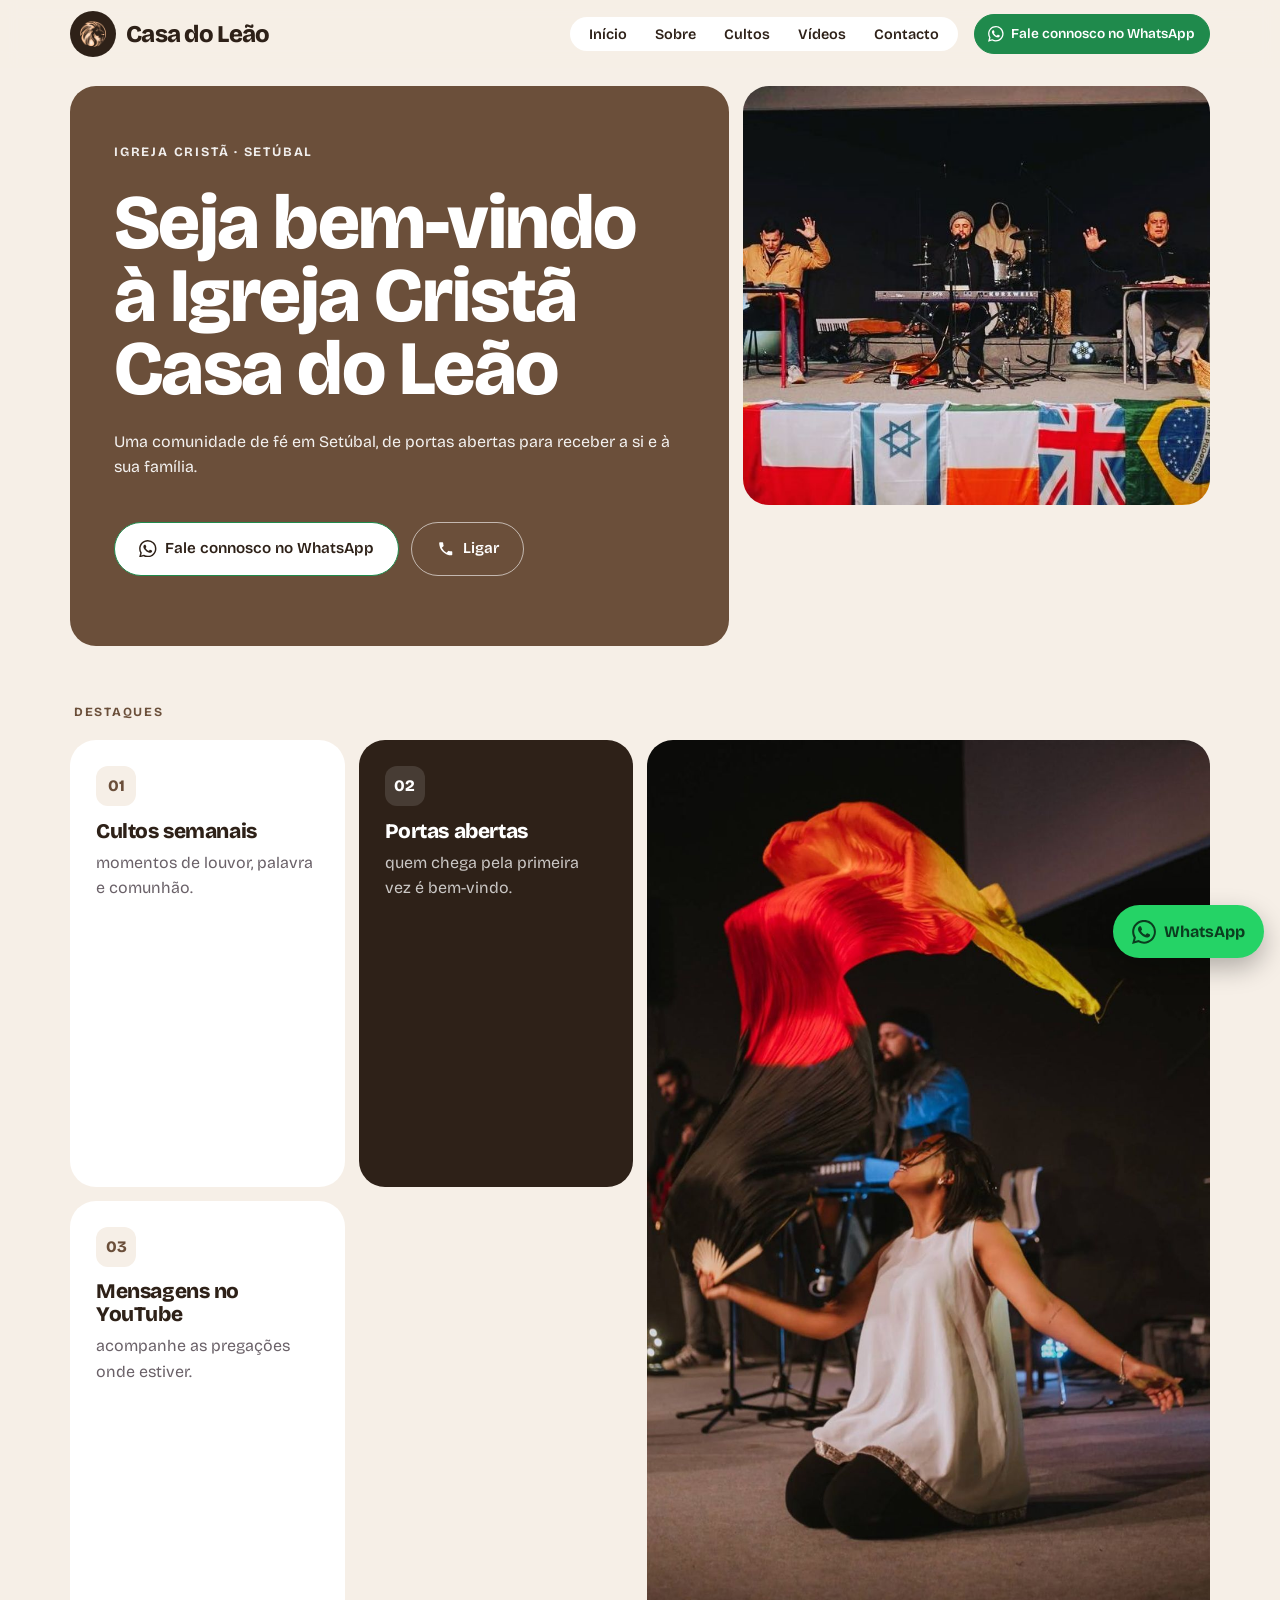
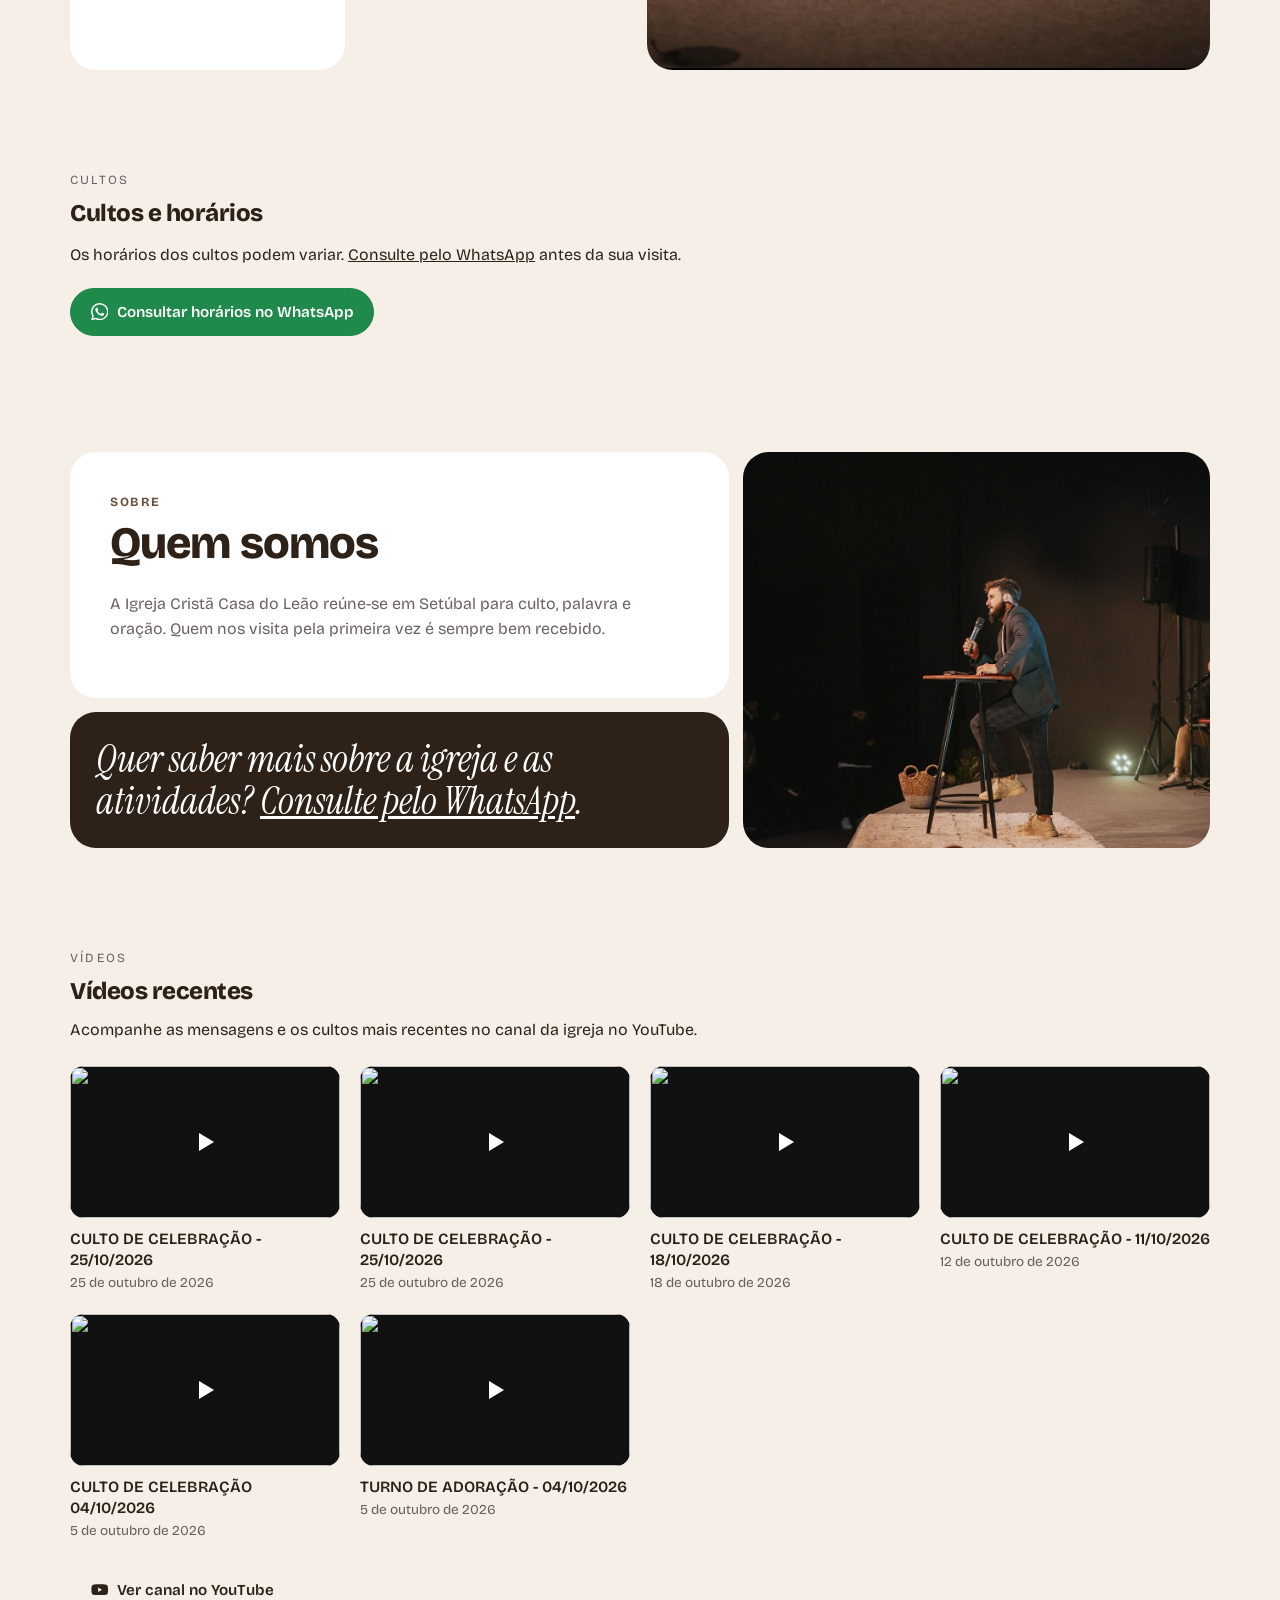
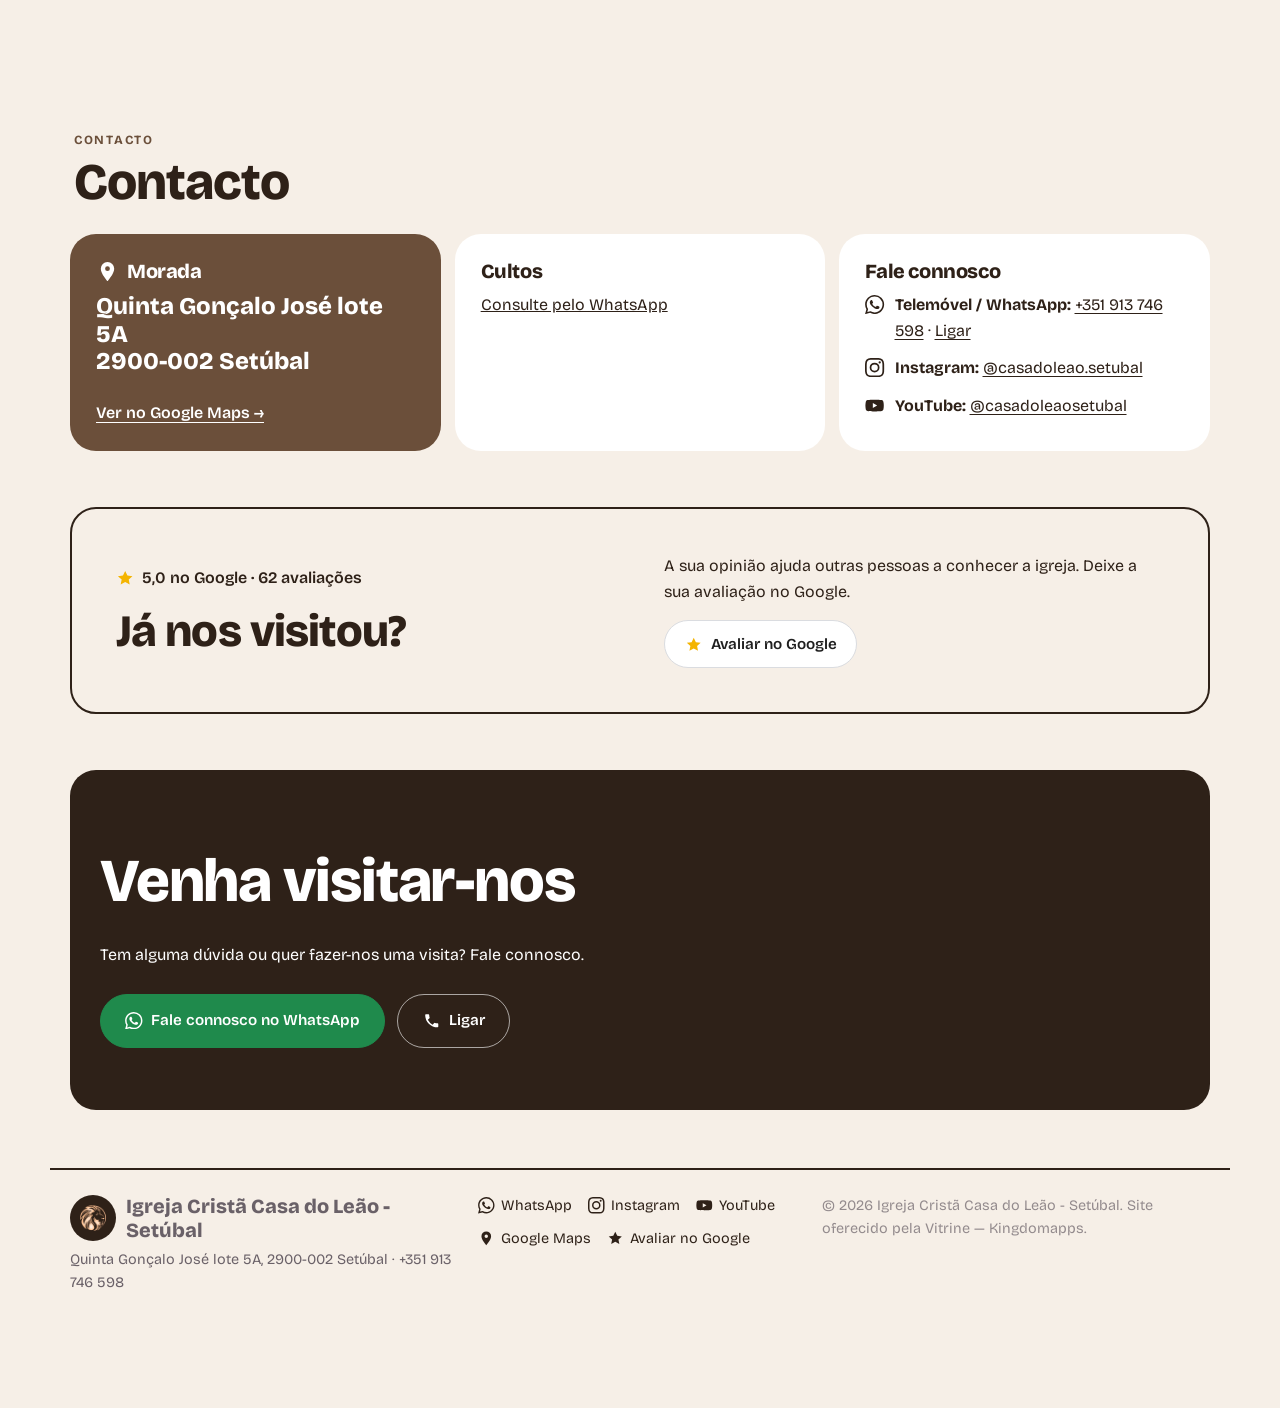
==== commit 02fef727: "chore: GA4 G-NJ030BJ0Z8 + eventos CTA" ====
--- a/v1/index.html
+++ b/v1/index.html
@@ -14,6 +14,15 @@
 <link rel="stylesheet" href="../assets/E05.css" />
 <link rel="stylesheet" href="../assets/videos.css" />
 <style>:root{--brand:#6b4f3a;--brand2:#f6efe7;--brand-ink:#2e2118}</style>
+<!-- Google tag (gtag.js) -->
+<script async src="https://www.googletagmanager.com/gtag/js?id=G-NJ030BJ0Z8"></script>
+<script>
+  window.dataLayer = window.dataLayer || [];
+  function gtag(){dataLayer.push(arguments);}
+  gtag('js', new Date());
+  gtag('config', 'G-NJ030BJ0Z8');
+</script>
+<script>/* Kingdomapps GA4 eventos CTA */(function(){try{var ev=function(n,p){try{if(typeof gtag==='function')gtag('event',n,p);}catch(e){}};document.addEventListener('click',function(e){var a=e.target&&e.target.closest?e.target.closest('a[href]'):null;if(!a)return;var h=a.href||'',p={link_url:h};if(a.dataset&&a.dataset.plan)p.plan=a.dataset.plan;if(/wa\.me|api\.whatsapp\.com|whatsapp:/i.test(h))ev('click_whatsapp',p);else if(/ifood/i.test(h))ev('click_ifood',p);else if(/99app|99food|\/\/(www\.)?99\.|food\.99/i.test(h))ev('click_99',p);},true);document.addEventListener('submit',function(e){var f=e.target;ev('generate_lead',{form_id:(f&&(f.id||f.getAttribute('name')))||'form',page_location:location.href});},true);}catch(e){}})();</script>
 </head>
 <body class="est-E05" data-hours='{}' data-hours-unknown='[]'>
 <!-- Kingdomapps · estrutura E05 (Balcão em blocos) · v1 · copy: copy.md -->
